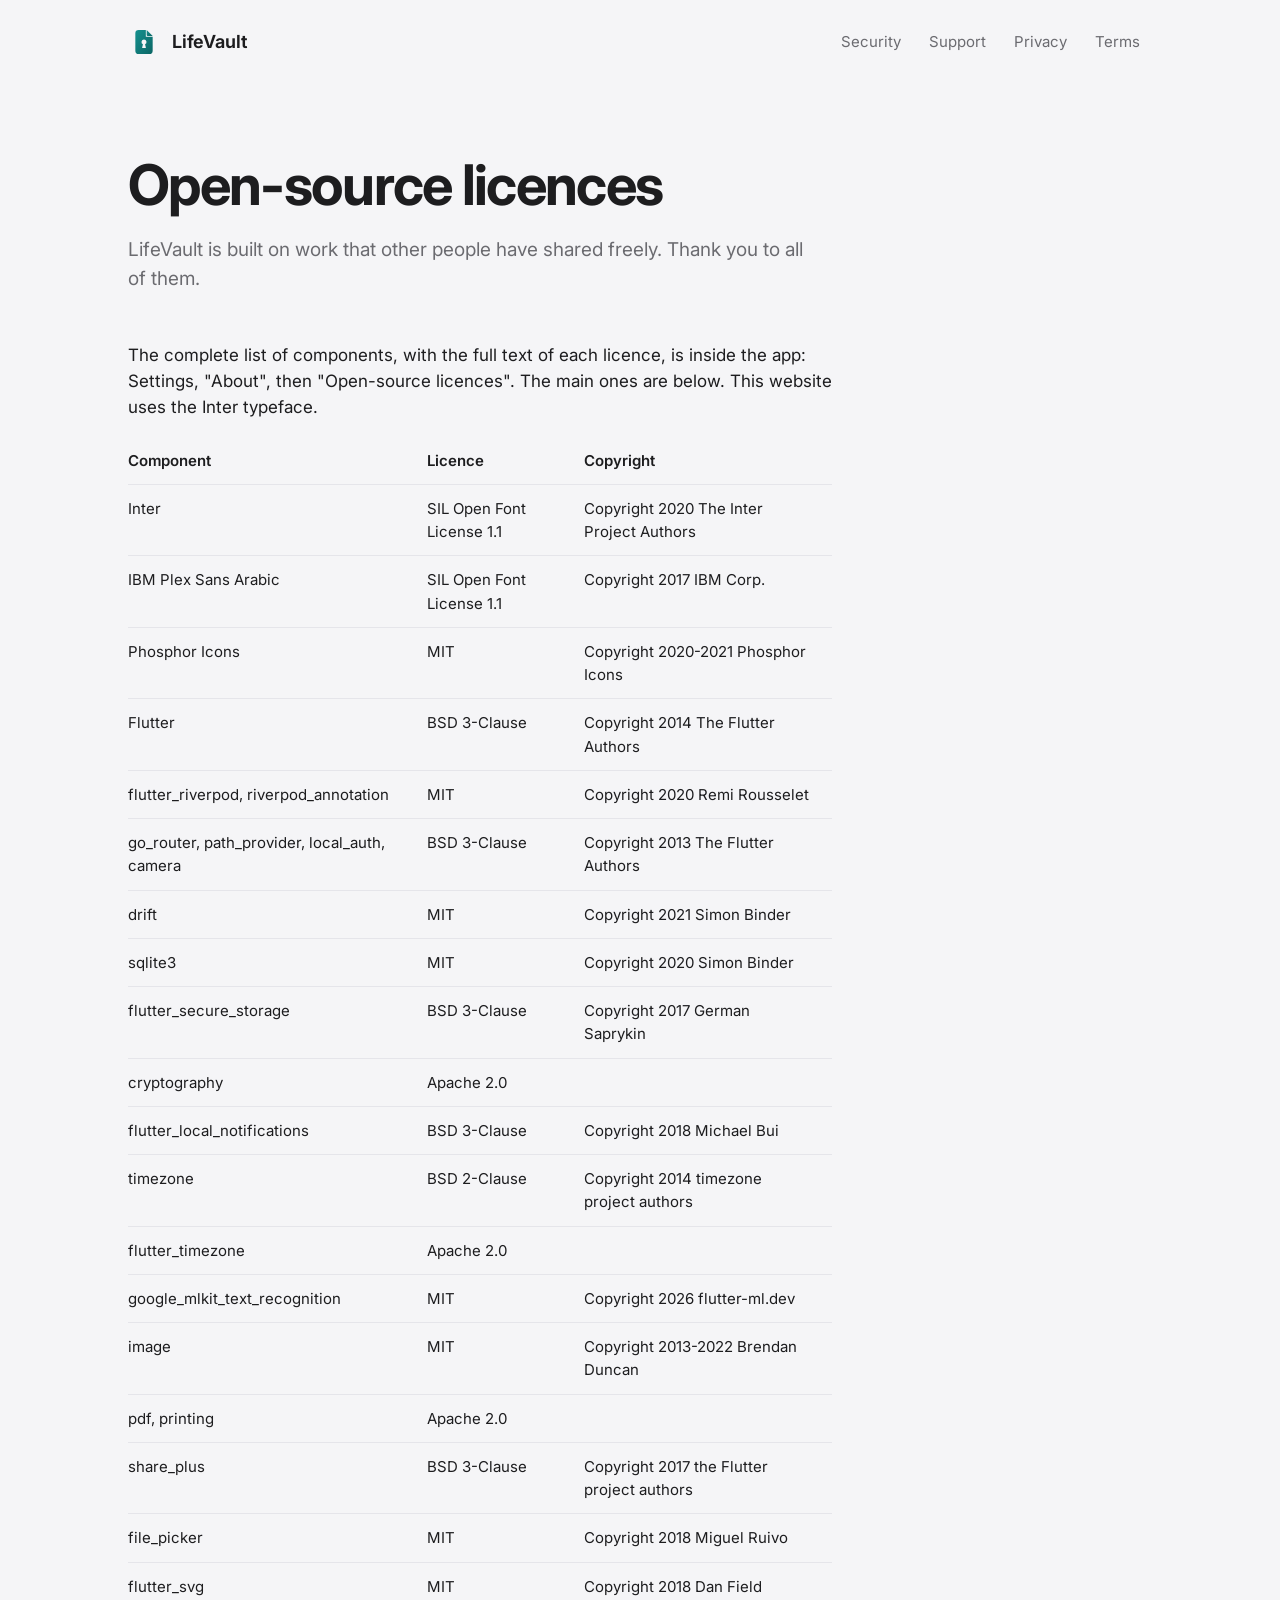
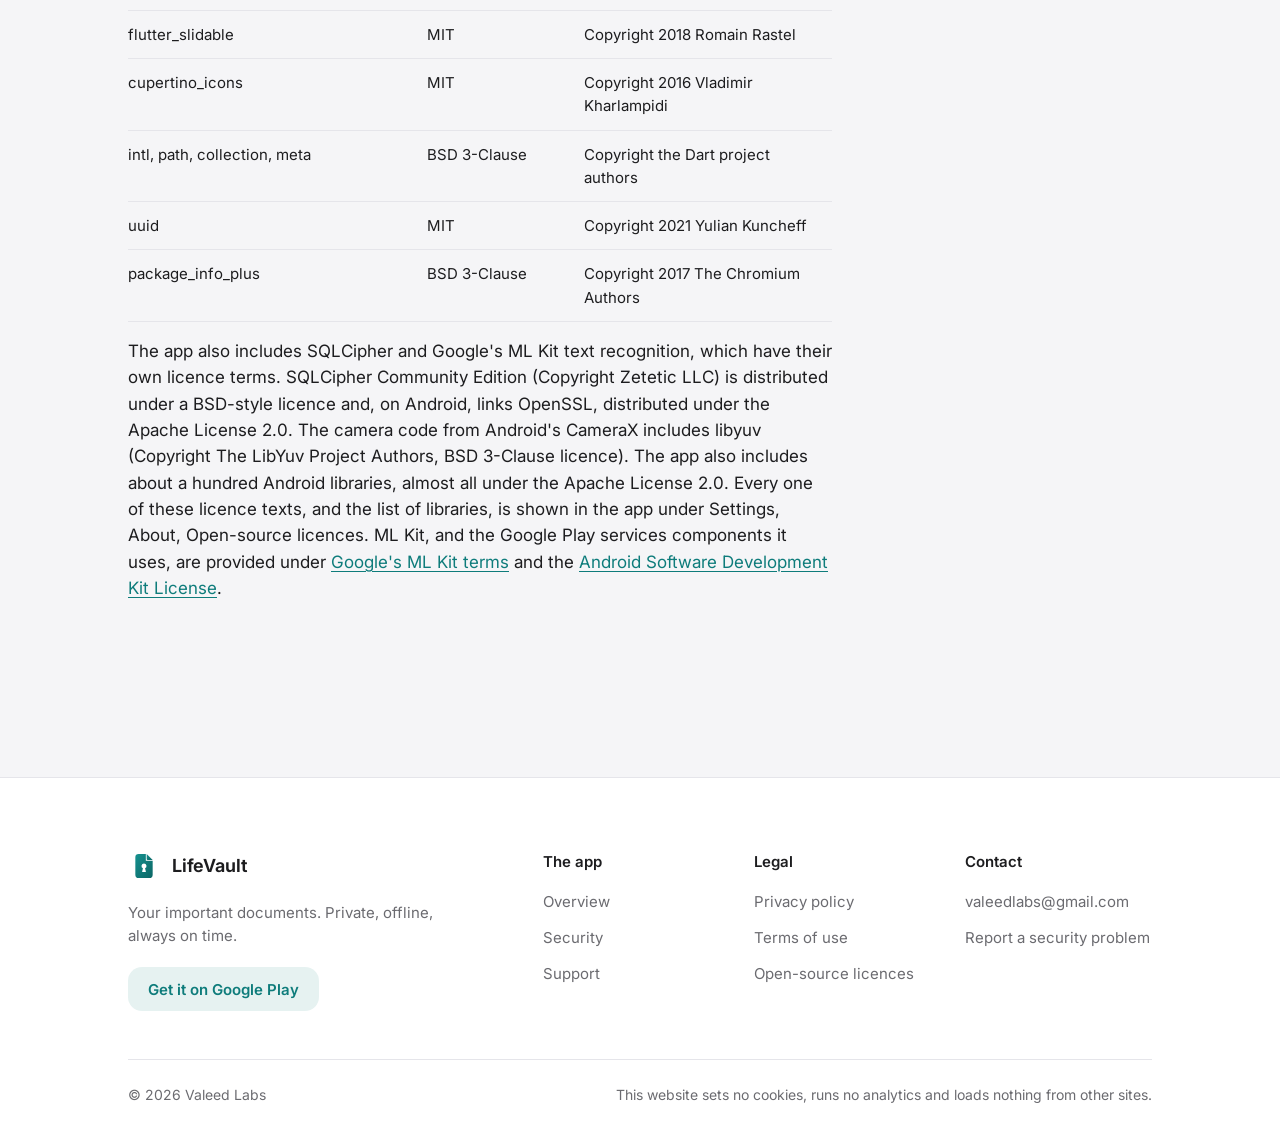
==== licences.html @ fe6b5f8f "Publish from lifevault 48191fb" ====
<!doctype html>
<html lang="en-GB">
<head>
<meta charset="utf-8">
<meta name="viewport" content="width=device-width, initial-scale=1">
<title>Open-source licences | LifeVault</title>
<meta name="description" content="The open-source components LifeVault is built with, and their licences.">
<meta name="referrer" content="no-referrer">
<link rel="icon" href="assets/img/logo-mark.svg" type="image/svg+xml">
<link rel="stylesheet" href="assets/css/site.css">
</head>
<body>
<a class="skip" href="#main">Skip to content</a>

<!-- site-header:start -->
<header class="site-header">
  <div class="wrap">
    <a class="brand" href="index.html"><img src="assets/img/logo-mark.svg" alt="" width="32" height="32">LifeVault</a>
    <nav class="site-nav" aria-label="Main">
      <ul>
        <li><a href="security.html">Security</a></li>
        <li><a href="support.html">Support</a></li>
        <li><a href="privacy.html">Privacy</a></li>
        <li><a href="terms.html">Terms</a></li>
      </ul>
    </nav>
  </div>
</header>
<!-- site-header:end -->

<main id="main" class="page">
<div class="wrap">
<h1>Open-source licences</h1>
<p class="standfirst">LifeVault is built on work that other people have shared freely. Thank you to all of them.</p>

<div class="prose">
<p>The complete list of components, with the full text of each licence, is inside the app: Settings, "About", then "Open-source licences". The main ones are below. This website uses the Inter typeface.</p>

<div class="table-scroll">
<table>
  <thead><tr><th scope="col">Component</th><th scope="col">Licence</th><th scope="col">Copyright</th></tr></thead>
  <tbody>
    <tr><td>Inter</td><td>SIL Open Font License 1.1</td><td>Copyright 2020 The Inter Project Authors</td></tr>
    <tr><td>IBM Plex Sans Arabic</td><td>SIL Open Font License 1.1</td><td>Copyright 2017 IBM Corp.</td></tr>
    <tr><td>Phosphor Icons</td><td>MIT</td><td>Copyright 2020-2021 Phosphor Icons</td></tr>
    <tr><td>Flutter</td><td>BSD 3-Clause</td><td>Copyright 2014 The Flutter Authors</td></tr>
    <tr><td>flutter_riverpod, riverpod_annotation</td><td>MIT</td><td>Copyright 2020 Remi Rousselet</td></tr>
    <tr><td>go_router, path_provider, local_auth, camera</td><td>BSD 3-Clause</td><td>Copyright 2013 The Flutter Authors</td></tr>
    <tr><td>drift</td><td>MIT</td><td>Copyright 2021 Simon Binder</td></tr>
    <tr><td>sqlite3</td><td>MIT</td><td>Copyright 2020 Simon Binder</td></tr>
    <tr><td>flutter_secure_storage</td><td>BSD 3-Clause</td><td>Copyright 2017 German Saprykin</td></tr>
    <tr><td>cryptography</td><td>Apache 2.0</td><td></td></tr>
    <tr><td>flutter_local_notifications</td><td>BSD 3-Clause</td><td>Copyright 2018 Michael Bui</td></tr>
    <tr><td>timezone</td><td>BSD 2-Clause</td><td>Copyright 2014 timezone project authors</td></tr>
    <tr><td>flutter_timezone</td><td>Apache 2.0</td><td></td></tr>
    <tr><td>google_mlkit_text_recognition</td><td>MIT</td><td>Copyright 2026 flutter-ml.dev</td></tr>
    <tr><td>image</td><td>MIT</td><td>Copyright 2013-2022 Brendan Duncan</td></tr>
    <tr><td>pdf, printing</td><td>Apache 2.0</td><td></td></tr>
    <tr><td>share_plus</td><td>BSD 3-Clause</td><td>Copyright 2017 the Flutter project authors</td></tr>
    <tr><td>file_picker</td><td>MIT</td><td>Copyright 2018 Miguel Ruivo</td></tr>
    <tr><td>flutter_svg</td><td>MIT</td><td>Copyright 2018 Dan Field</td></tr>
    <tr><td>flutter_slidable</td><td>MIT</td><td>Copyright 2018 Romain Rastel</td></tr>
    <tr><td>cupertino_icons</td><td>MIT</td><td>Copyright 2016 Vladimir Kharlampidi</td></tr>
    <tr><td>intl, path, collection, meta</td><td>BSD 3-Clause</td><td>Copyright the Dart project authors</td></tr>
    <tr><td>uuid</td><td>MIT</td><td>Copyright 2021 Yulian Kuncheff</td></tr>
    <tr><td>package_info_plus</td><td>BSD 3-Clause</td><td>Copyright 2017 The Chromium Authors</td></tr>
  </tbody>
</table>
</div>

<p>The app also includes SQLCipher and Google's ML Kit text recognition, which have their own licence terms. SQLCipher Community Edition (Copyright Zetetic LLC) is distributed under a BSD-style licence and, on Android, links OpenSSL, distributed under the Apache License 2.0. The camera code from Android's CameraX includes libyuv (Copyright The LibYuv Project Authors, BSD 3-Clause licence). The app also includes about a hundred Android libraries, almost all under the Apache License 2.0. Every one of these licence texts, and the list of libraries, is shown in the app under Settings, About, Open-source licences. ML Kit, and the Google Play services components it uses, are provided under <a href="https://developers.google.com/ml-kit/terms">Google's ML Kit terms</a> and the <a href="https://developer.android.com/studio/terms">Android Software Development Kit License</a>.</p>
</div>
</div>
</main>

<!-- site-footer:start -->
<footer class="site-footer">
  <div class="wrap">
    <div class="footer-top">
      <div class="footer-brand">
        <a class="brand" href="index.html"><img src="assets/img/logo-mark.svg" alt="" width="32" height="32">LifeVault</a>
        <p>Your important documents. Private, offline, always on time.</p>
        <a class="footer-cta" href="https://play.google.com/store/apps/details?id=com.valeedlabs.lifevault">Get it on Google Play</a>
      </div>
      <nav class="footer-links" aria-label="Footer">
        <div>
          <h2>The app</h2>
          <ul>
            <li><a href="index.html">Overview</a></li>
            <li><a href="security.html">Security</a></li>
            <li><a href="support.html">Support</a></li>
          </ul>
        </div>
        <div>
          <h2>Legal</h2>
          <ul>
            <li><a href="privacy.html">Privacy policy</a></li>
            <li><a href="terms.html">Terms of use</a></li>
            <li><a href="licences.html">Open-source licences</a></li>
          </ul>
        </div>
        <div>
          <h2>Contact</h2>
          <ul>
            <li><a href="mailto:valeedlabs@gmail.com">valeedlabs@gmail.com</a></li>
            <li><a href="security.html#report">Report a security problem</a></li>
          </ul>
        </div>
      </nav>
    </div>
    <div class="footer-bottom">
      <p>&copy; 2026 Valeed Labs</p>
      <p>This website sets no cookies, runs no analytics and loads nothing from other sites.</p>
    </div>
  </div>
</footer>
<!-- site-footer:end -->
</body>
</html>
---- assets/css/site.css ----
/*
  LifeVault website. One stylesheet, no dependencies, no external requests.
  Tokens mirror the app's design system (lib/app/design/tokens); change them
  there first, then here.
*/

@font-face {
  font-family: "Inter";
  src: url("../fonts/Inter-Variable.latin.woff2") format("woff2");
  font-weight: 100 900;
  font-style: normal;
  font-display: swap;
}

:root {
  color-scheme: light dark;

  --bg: #f5f5f7;
  --surface: #ffffff;
  --text: #1d1d1f;
  --text-2: #6b6b70;
  --separator: #e5e5ea;
  --fill: #ebebf0;
  --accent: #0e7c7b;
  --accent-soft: rgb(14 124 123 / 0.1);
  --on-accent: #ffffff;
  --due: #f5a524;
  --due-text: #8a5a00;
  --due-soft: rgb(245 165 36 / 0.12);
  --safe: #30a46c;
  --safe-text: #1f7a4d;
  --safe-soft: rgb(48 164 108 / 0.12);
  --no: #b3261e;
  --shadow: 0 1px 2px rgb(0 0 0 / 0.03), 0 12px 32px rgb(0 0 0 / 0.06);

  --s4: 4px;
  --s8: 8px;
  --s12: 12px;
  --s16: 16px;
  --s20: 20px;
  --s24: 24px;
  --s32: 32px;
  --s48: 48px;
  --s72: 72px;
  --s112: clamp(72px, 11vw, 128px);

  --r-card: 20px;
  --r-section: 14px;
  --r-tile: 12px;
  --gutter: clamp(20px, 5vw, 48px);
  --measure: 64ch;
}

@media (prefers-color-scheme: dark) {
  :root {
    --bg: #000000;
    --surface: #1c1c1e;
    --text: #f5f5f7;
    --text-2: #98989f;
    --separator: #38383a;
    --fill: #2c2c2e;
    --accent: #2bb3b1;
    --accent-soft: rgb(43 179 177 / 0.16);
    --on-accent: #00201f;
    --due: #ffb224;
    --due-text: #ffb224;
    --due-soft: rgb(255 178 36 / 0.18);
    --safe: #3dd68c;
    --safe-text: #3dd68c;
    --safe-soft: rgb(61 214 140 / 0.18);
    --no: #ff6369;
    --shadow: none;
  }
}

*,
*::before,
*::after {
  box-sizing: border-box;
}

html {
  -webkit-text-size-adjust: 100%;
  text-size-adjust: 100%;
  scroll-behavior: smooth;
}

body {
  margin: 0;
  min-height: 100vh;
  display: flex;
  flex-direction: column;
  background: var(--bg);
  color: var(--text);
  font-family: "Inter", system-ui, -apple-system, "Segoe UI", Roboto, sans-serif;
  font-size: 1.0625rem;
  line-height: 1.55;
  font-optical-sizing: auto;
  -webkit-font-smoothing: antialiased;
  text-rendering: optimizeLegibility;
}

h1,
h2,
h3,
p,
ul,
ol,
dl,
dd,
figure {
  margin: 0;
}

ul,
ol {
  padding: 0;
}

a {
  color: var(--accent);
  text-decoration-thickness: 1px;
  text-underline-offset: 0.18em;
}

a:hover {
  text-decoration-thickness: 2px;
}

:focus-visible {
  outline: 2px solid var(--accent);
  outline-offset: 3px;
  border-radius: 6px;
}

.wrap {
  max-width: 1120px;
  margin-inline: auto;
  padding-inline: var(--gutter);
}

.skip {
  position: absolute;
  inset-inline-start: var(--s16);
  top: -100px;
  background: var(--surface);
  color: var(--text);
  padding: var(--s12) var(--s16);
  border-radius: var(--r-tile);
  z-index: 10;
}

.skip:focus {
  top: var(--s16);
}

/* ---------- Header ---------- */

.site-header {
  padding-block: var(--s20);
}

.site-header .wrap {
  display: flex;
  align-items: center;
  justify-content: space-between;
  gap: var(--s16);
  flex-wrap: wrap;
}

.brand {
  display: inline-flex;
  align-items: center;
  gap: var(--s12);
  color: var(--text);
  text-decoration: none;
  font-weight: 650;
  font-size: 1.125rem;
  letter-spacing: -0.01em;
  min-height: 44px;
}

.brand img {
  width: 32px;
  height: 32px;
}

.site-nav ul {
  display: flex;
  gap: var(--s4);
  list-style: none;
  flex-wrap: wrap;
}

.site-nav a {
  display: inline-flex;
  align-items: center;
  min-height: 44px;
  padding-inline: var(--s12);
  color: var(--text-2);
  text-decoration: none;
  font-size: 0.9375rem;
  border-radius: 10px;
}

.site-nav a:hover,
.site-nav a[aria-current="page"] {
  color: var(--text);
}

.site-nav a[aria-current="page"] {
  background: var(--fill);
}

/* ---------- Hero ---------- */

.hero {
  padding-block: clamp(40px, 7vw, 96px) var(--s112);
}

.hero .wrap {
  display: grid;
  gap: var(--s48);
  align-items: center;
}

@media (min-width: 900px) {
  .hero .wrap {
    grid-template-columns: minmax(0, 1.15fr) minmax(0, 0.85fr);
    gap: var(--s72);
  }
}

.hero h1 {
  font-size: clamp(2.5rem, 6.2vw, 4.75rem);
  line-height: 1.02;
  letter-spacing: -0.035em;
  font-weight: 700;
  text-wrap: balance;
}

.hero .lede {
  margin-top: var(--s24);
  max-width: 34em;
  font-size: clamp(1.125rem, 1.6vw, 1.3125rem);
  line-height: 1.45;
  color: var(--text-2);
}

.cta-row {
  margin-top: var(--s32);
  display: flex;
  align-items: center;
  gap: var(--s20);
  flex-wrap: wrap;
}

.button {
  display: inline-flex;
  align-items: center;
  justify-content: center;
  min-height: 52px;
  padding-inline: var(--s24);
  background: var(--accent);
  color: var(--on-accent);
  border-radius: var(--r-section);
  font-weight: 600;
  text-decoration: none;
  transition: transform 150ms cubic-bezier(0.33, 1, 0.68, 1);
}

.button:hover {
  text-decoration: none;
}

.button:active {
  transform: scale(0.97);
}

.cta-note {
  color: var(--text-2);
  font-size: 0.9375rem;
}

/* ---------- Sample vault (hero) ---------- */

.vault {
  display: grid;
  gap: var(--s12);
}

.vault figcaption {
  margin-top: var(--s4);
  padding-inline: var(--s8);
  color: var(--text-2);
  font-size: 0.8125rem;
}

.doc {
  display: grid;
  grid-template-columns: auto minmax(0, 1fr) auto;
  align-items: center;
  gap: var(--s16);
  padding: var(--s16) var(--s20);
  background: var(--surface);
  border-radius: var(--r-card);
  box-shadow: var(--shadow);
}

@media (min-width: 900px) {
  .doc:nth-of-type(2) {
    margin-inline-start: var(--s32);
  }

  .doc:nth-of-type(3) {
    margin-inline-start: calc(var(--s32) * 2);
  }
}

.doc-tile {
  width: 52px;
  height: 52px;
  display: grid;
  place-items: center;
  border-radius: var(--r-tile);
  background: var(--accent-soft);
  color: var(--accent);
}

.doc-tile svg {
  width: 26px;
  height: 26px;
}

.doc-title {
  font-weight: 600;
  letter-spacing: -0.01em;
}

.doc-person {
  color: var(--text-2);
  font-size: 0.9375rem;
}

.pill {
  display: inline-block;
  margin-top: var(--s8);
  padding: 2px 10px;
  border-radius: 999px;
  font-size: 0.8125rem;
  font-weight: 600;
  font-variant-numeric: tabular-nums;
}

.is-due .pill {
  background: var(--due-soft);
  color: var(--due-text);
}

.is-upcoming .pill {
  background: var(--accent-soft);
  color: var(--accent);
}

.is-safe .pill {
  background: var(--safe-soft);
  color: var(--safe-text);
}

.ring {
  width: 52px;
  height: 52px;
  transform: rotate(-90deg);
}

.ring circle {
  fill: none;
  stroke-width: 4;
}

.ring .track {
  stroke: var(--fill);
}

.ring .arc {
  stroke-linecap: round;
  stroke-dasharray: 125.66;
  stroke-dashoffset: calc(125.66 * (1 - var(--p)));
  animation: ring-in 900ms cubic-bezier(0.33, 1, 0.68, 1) 150ms backwards;
}

.is-due .arc {
  stroke: var(--due);
}

.is-upcoming .arc {
  stroke: var(--accent);
}

.is-safe .arc {
  stroke: var(--safe);
}

@keyframes ring-in {
  from {
    stroke-dashoffset: 125.66;
  }
}

/* ---------- Sections ---------- */

.section {
  padding-block: var(--s112);
  border-top: 1px solid var(--separator);
}

.section h2 {
  font-size: clamp(1.75rem, 3.4vw, 2.75rem);
  line-height: 1.08;
  letter-spacing: -0.025em;
  font-weight: 700;
  max-width: 18em;
  text-wrap: balance;
}

.section .intro {
  margin-top: var(--s20);
  max-width: 38em;
  color: var(--text-2);
  font-size: 1.125rem;
}

/* Permission ledger */

.ledger {
  margin-top: var(--s48);
  display: grid;
  gap: var(--s48);
}

@media (min-width: 800px) {
  .ledger {
    grid-template-columns: 1fr 1fr;
    gap: var(--s72);
  }
}

.ledger h3 {
  font-size: 1.0625rem;
  font-weight: 600;
  padding-bottom: var(--s12);
  border-bottom: 1px solid var(--separator);
}

.ledger ul {
  list-style: none;
}

.ledger li {
  display: grid;
  grid-template-columns: 28px minmax(0, 1fr);
  gap: var(--s12);
  padding-block: var(--s16);
  border-bottom: 1px solid var(--separator);
}

.ledger li svg {
  width: 22px;
  height: 22px;
  margin-top: 2px;
}

.ledger .can svg {
  color: var(--accent);
}

.ledger .cannot svg {
  color: var(--no);
}

.ledger strong {
  display: block;
  font-weight: 600;
}

.ledger span {
  color: var(--text-2);
  font-size: 0.9375rem;
}

.ledger-note {
  margin-top: var(--s32);
  max-width: 44em;
  color: var(--text-2);
  font-size: 0.9375rem;
}

/* What it does: plain rows, not cards */

.rows {
  margin-top: var(--s48);
}

.rows > div {
  display: grid;
  gap: var(--s4) var(--s48);
  padding-block: var(--s24);
  border-top: 1px solid var(--separator);
}

@media (min-width: 800px) {
  .rows > div {
    grid-template-columns: minmax(0, 0.42fr) minmax(0, 1fr);
  }
}

.rows dt {
  font-weight: 600;
  font-size: 1.1875rem;
  letter-spacing: -0.01em;
}

.rows dd {
  color: var(--text-2);
  max-width: 40em;
}

/* The hard limit, stated plainly */

.limit {
  background: var(--surface);
  border-radius: var(--r-card);
  padding: clamp(28px, 5vw, 64px);
  box-shadow: var(--shadow);
}

.limit h2 {
  max-width: 14em;
}

.limit p {
  margin-top: var(--s20);
  max-width: 36em;
  font-size: 1.1875rem;
  color: var(--text-2);
}

.closing {
  text-align: start;
}

.closing .cta-row {
  margin-top: var(--s32);
}

/* ---------- Document pages (legal, security, support) ---------- */

.page {
  padding-block: clamp(32px, 6vw, 72px) var(--s112);
}

.page h1 {
  font-size: clamp(2.25rem, 5vw, 3.5rem);
  line-height: 1.05;
  letter-spacing: -0.03em;
  font-weight: 700;
  max-width: 16em;
  text-wrap: balance;
}

.page .standfirst {
  margin-top: var(--s20);
  max-width: 36em;
  font-size: 1.1875rem;
  color: var(--text-2);
}

.page .meta {
  margin-top: var(--s16);
  color: var(--text-2);
  font-size: 0.9375rem;
}

.prose {
  margin-top: var(--s48);
  max-width: var(--measure);
}

.prose h2 {
  margin-top: var(--s48);
  padding-top: var(--s24);
  border-top: 1px solid var(--separator);
  font-size: 1.4375rem;
  line-height: 1.2;
  letter-spacing: -0.015em;
  font-weight: 650;
  scroll-margin-top: var(--s24);
}

.prose h3 {
  margin-top: var(--s32);
  font-size: 1.0625rem;
  font-weight: 600;
}

.prose p,
.prose ul,
.prose ol {
  margin-top: var(--s16);
}

.prose ul,
.prose ol {
  padding-inline-start: 1.25em;
}

.prose li + li {
  margin-top: var(--s8);
}

.prose strong {
  font-weight: 600;
}

.summary {
  margin-top: var(--s32);
  padding: var(--s24);
  background: var(--surface);
  border-radius: var(--r-card);
  box-shadow: var(--shadow);
  max-width: var(--measure);
}

.summary h2 {
  margin: 0;
  padding: 0;
  border: 0;
  font-size: 1.0625rem;
  font-weight: 600;
}

.summary ul {
  margin-top: var(--s12);
  padding-inline-start: 1.25em;
}

.summary li + li {
  margin-top: var(--s8);
}

.table-scroll {
  margin-top: var(--s16);
  overflow-x: auto;
}

table {
  width: 100%;
  border-collapse: collapse;
  font-size: 0.9375rem;
}

th,
td {
  text-align: start;
  vertical-align: top;
  padding: var(--s12) var(--s16) var(--s12) 0;
  border-bottom: 1px solid var(--separator);
}

th {
  font-weight: 600;
}

/*
  Unfinished facts. The owner must replace every one of these before the site
  is published; website/tool/check.py fails while any remain.
*/
.client {
  background: #ffe9a8;
  color: #4a3200;
  padding: 1px 6px;
  border-radius: 6px;
  font-weight: 600;
  font-size: 0.9em;
}

.draft-banner {
  background: #ffe9a8;
  color: #4a3200;
  padding: var(--s12) 0;
  font-size: 0.9375rem;
  font-weight: 600;
}

/* ---------- Footer ---------- */

/* The footer sits at the bottom of the window on short pages. */
main {
  flex: 1 0 auto;
}

.site-footer {
  margin-top: var(--s48);
  background: var(--surface);
  border-top: 1px solid var(--separator);
  color: var(--text-2);
  font-size: 0.9375rem;
}

.footer-top {
  display: grid;
  gap: var(--s48);
  padding-block: var(--s72) var(--s48);
}

@media (min-width: 860px) {
  .footer-top {
    grid-template-columns: minmax(0, 0.9fr) minmax(0, 1.6fr);
    gap: var(--s72);
  }
}

.footer-brand p {
  margin-top: var(--s12);
  max-width: 22em;
}

.footer-brand .brand {
  min-height: 0;
}

.footer-cta {
  display: inline-flex;
  align-items: center;
  min-height: 44px;
  margin-top: var(--s20);
  padding-inline: var(--s20);
  border-radius: var(--r-section);
  background: var(--accent-soft);
  color: var(--accent);
  font-weight: 600;
  text-decoration: none;
}

.footer-cta:hover {
  text-decoration: underline;
}

.footer-links {
  display: grid;
  grid-template-columns: repeat(auto-fit, minmax(150px, 1fr));
  gap: var(--s32) var(--s24);
}

.footer-links h2 {
  margin: 0 0 var(--s12);
  font-size: 0.9375rem;
  font-weight: 600;
  color: var(--text);
}

.footer-links ul {
  list-style: none;
  display: grid;
  gap: var(--s4);
}

.footer-links a {
  display: inline-flex;
  align-items: center;
  min-height: 32px;
  color: var(--text-2);
  text-decoration: none;
}

.footer-links a:hover {
  color: var(--text);
  text-decoration: underline;
}

.footer-links li > .client {
  display: inline-block;
  margin-block: 6px;
}

@media (pointer: coarse) {
  .footer-links a {
    min-height: 44px;
  }
}

.footer-bottom {
  display: flex;
  flex-wrap: wrap;
  justify-content: space-between;
  gap: var(--s8) var(--s24);
  padding-block: var(--s24) var(--s32);
  border-top: 1px solid var(--separator);
  font-size: 0.875rem;
}

@media (prefers-reduced-motion: reduce) {
  html {
    scroll-behavior: auto;
  }

  .ring .arc {
    animation: none;
  }

  .button {
    transition: none;
  }
}

@media print {
  .site-header nav,
  .site-footer,
  .draft-banner {
    display: none;
  }

  body {
    background: #fff;
    color: #000;
  }
}
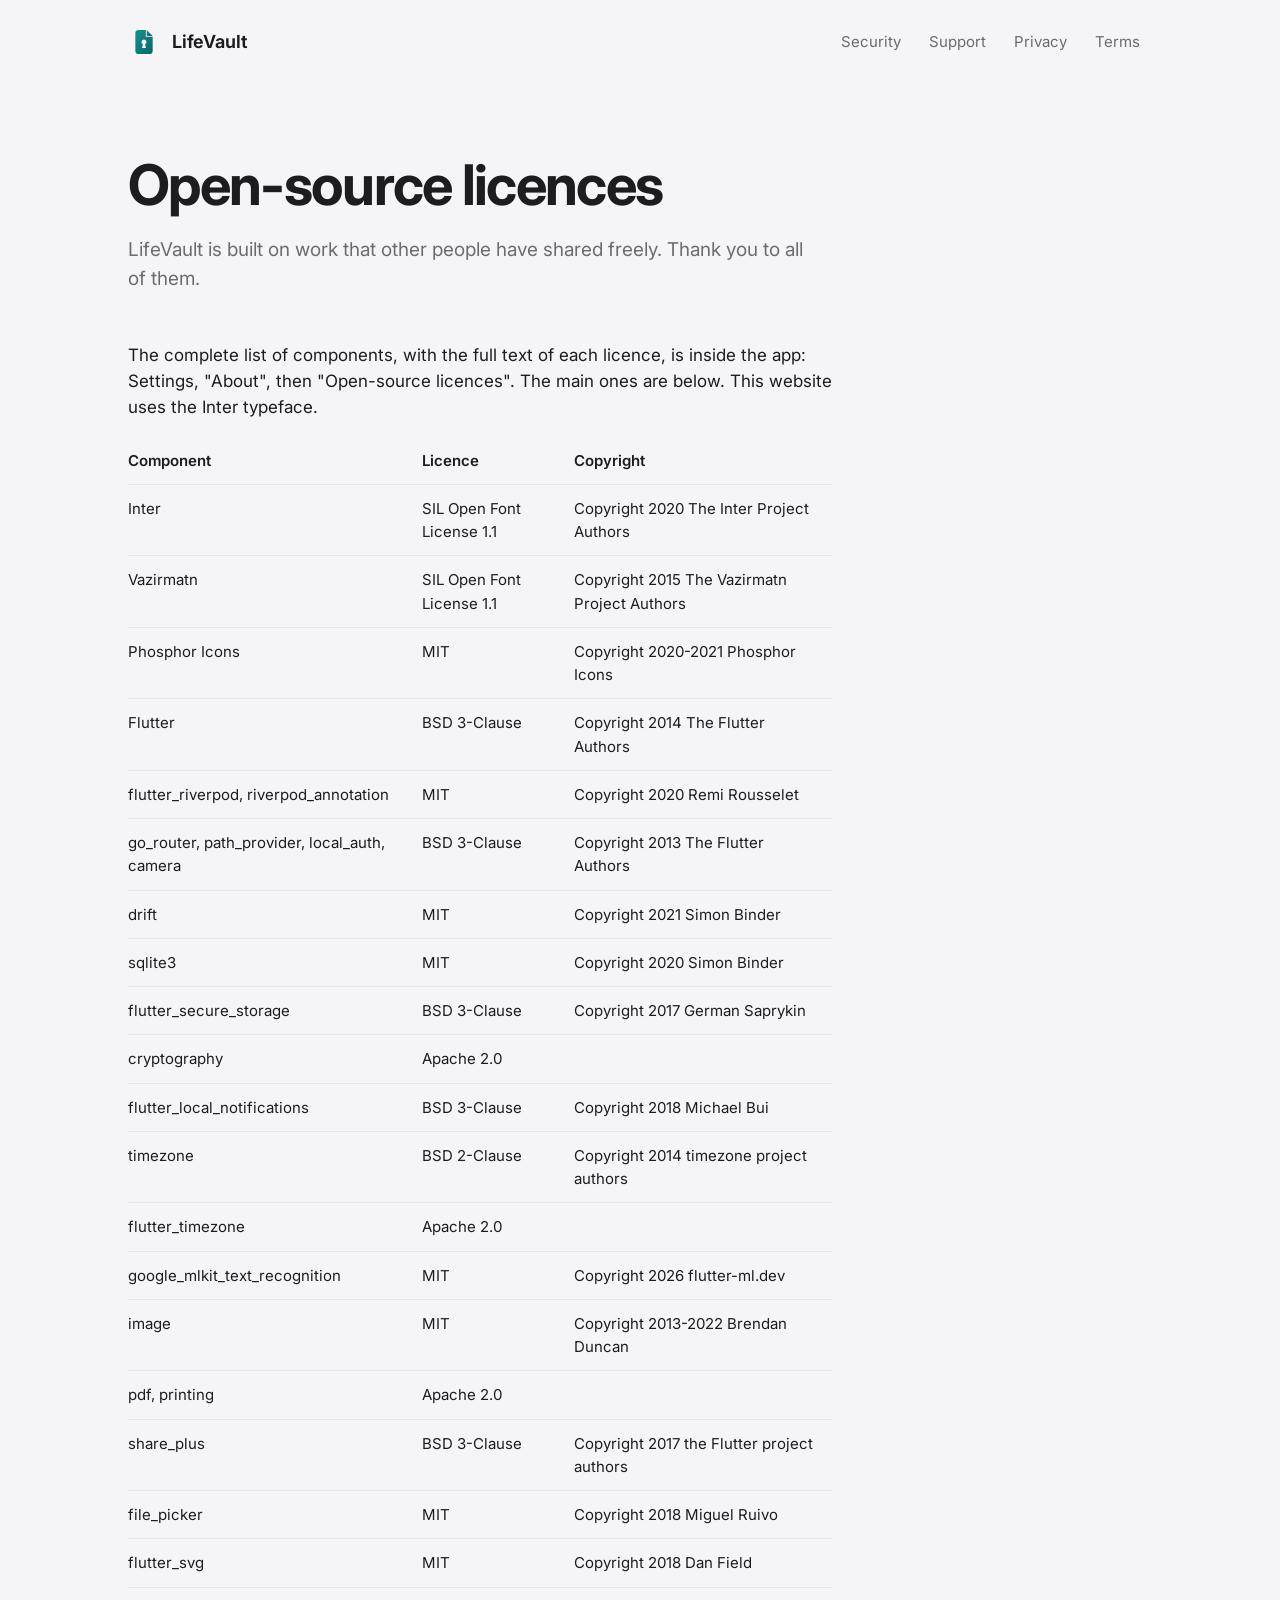
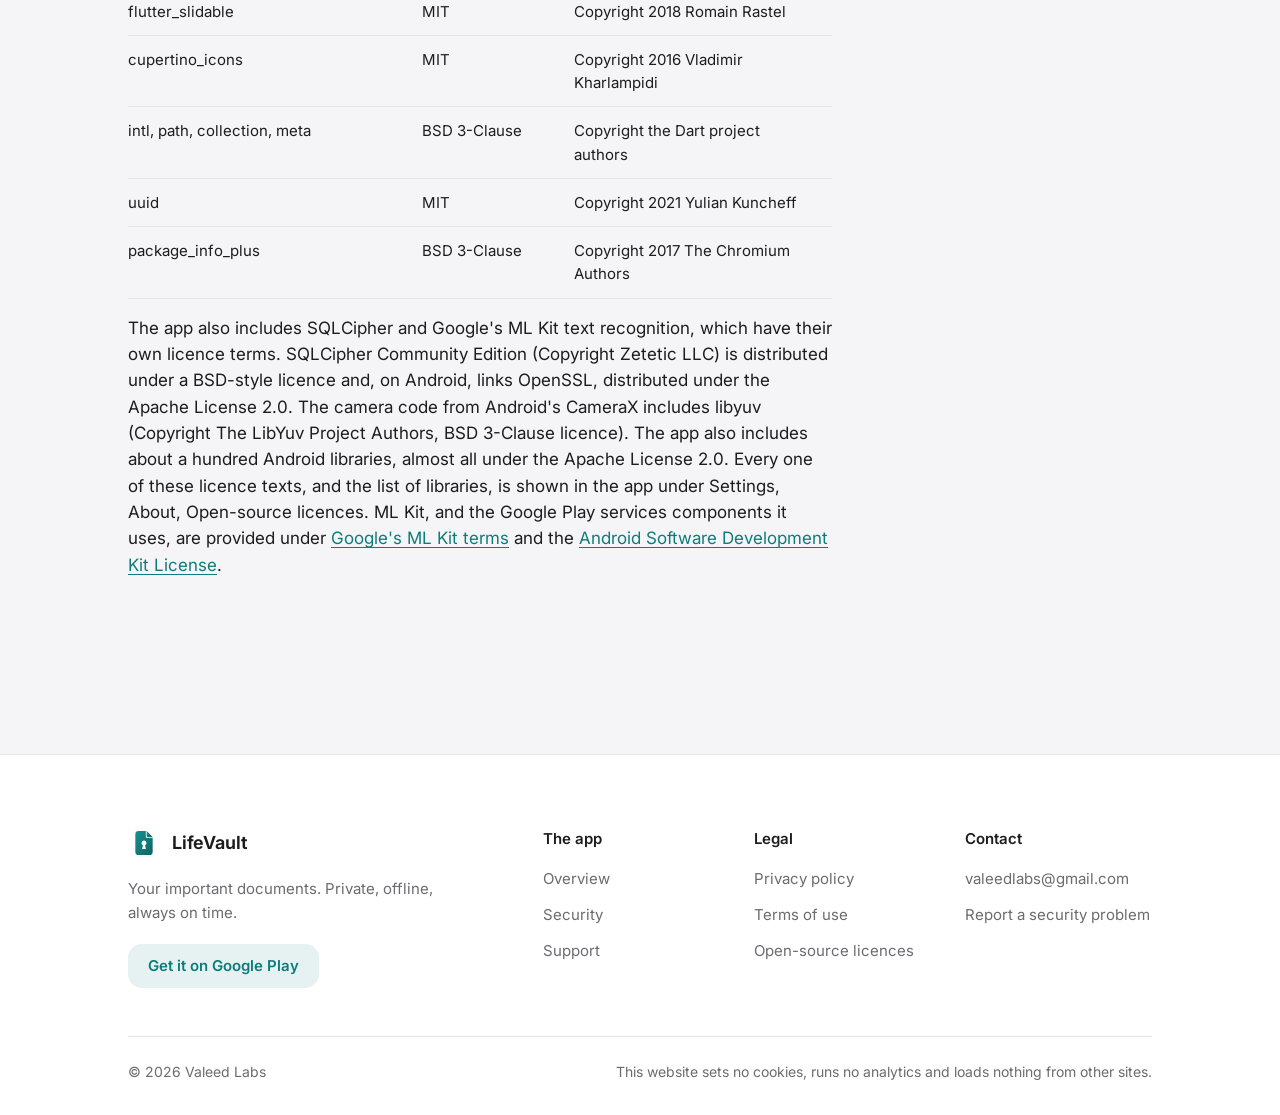
==== commit b2c28de3: "Publish from lifevault abc6c7b" ====
--- a/licences.html
+++ b/licences.html
@@ -41,7 +41,7 @@
   <thead><tr><th scope="col">Component</th><th scope="col">Licence</th><th scope="col">Copyright</th></tr></thead>
   <tbody>
     <tr><td>Inter</td><td>SIL Open Font License 1.1</td><td>Copyright 2020 The Inter Project Authors</td></tr>
-    <tr><td>IBM Plex Sans Arabic</td><td>SIL Open Font License 1.1</td><td>Copyright 2017 IBM Corp.</td></tr>
+    <tr><td>Vazirmatn</td><td>SIL Open Font License 1.1</td><td>Copyright 2015 The Vazirmatn Project Authors</td></tr>
     <tr><td>Phosphor Icons</td><td>MIT</td><td>Copyright 2020-2021 Phosphor Icons</td></tr>
     <tr><td>Flutter</td><td>BSD 3-Clause</td><td>Copyright 2014 The Flutter Authors</td></tr>
     <tr><td>flutter_riverpod, riverpod_annotation</td><td>MIT</td><td>Copyright 2020 Remi Rousselet</td></tr>
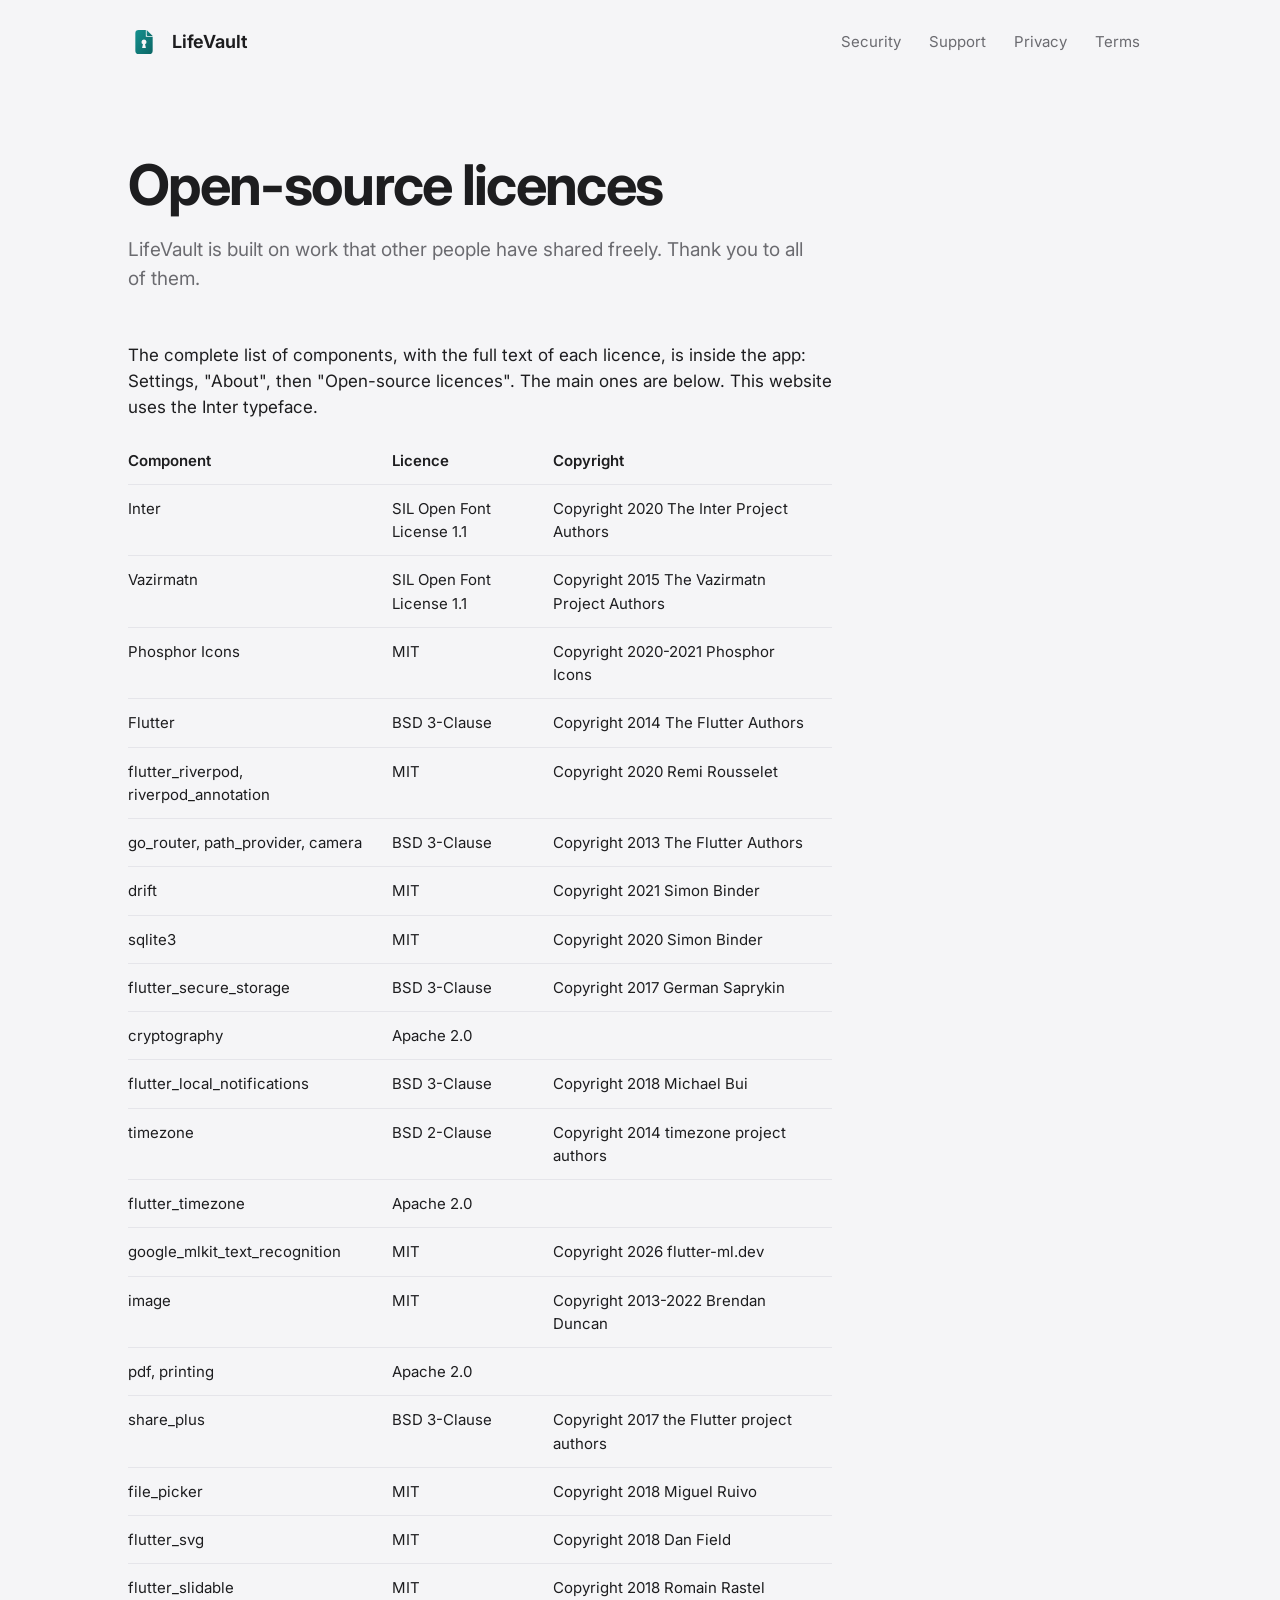
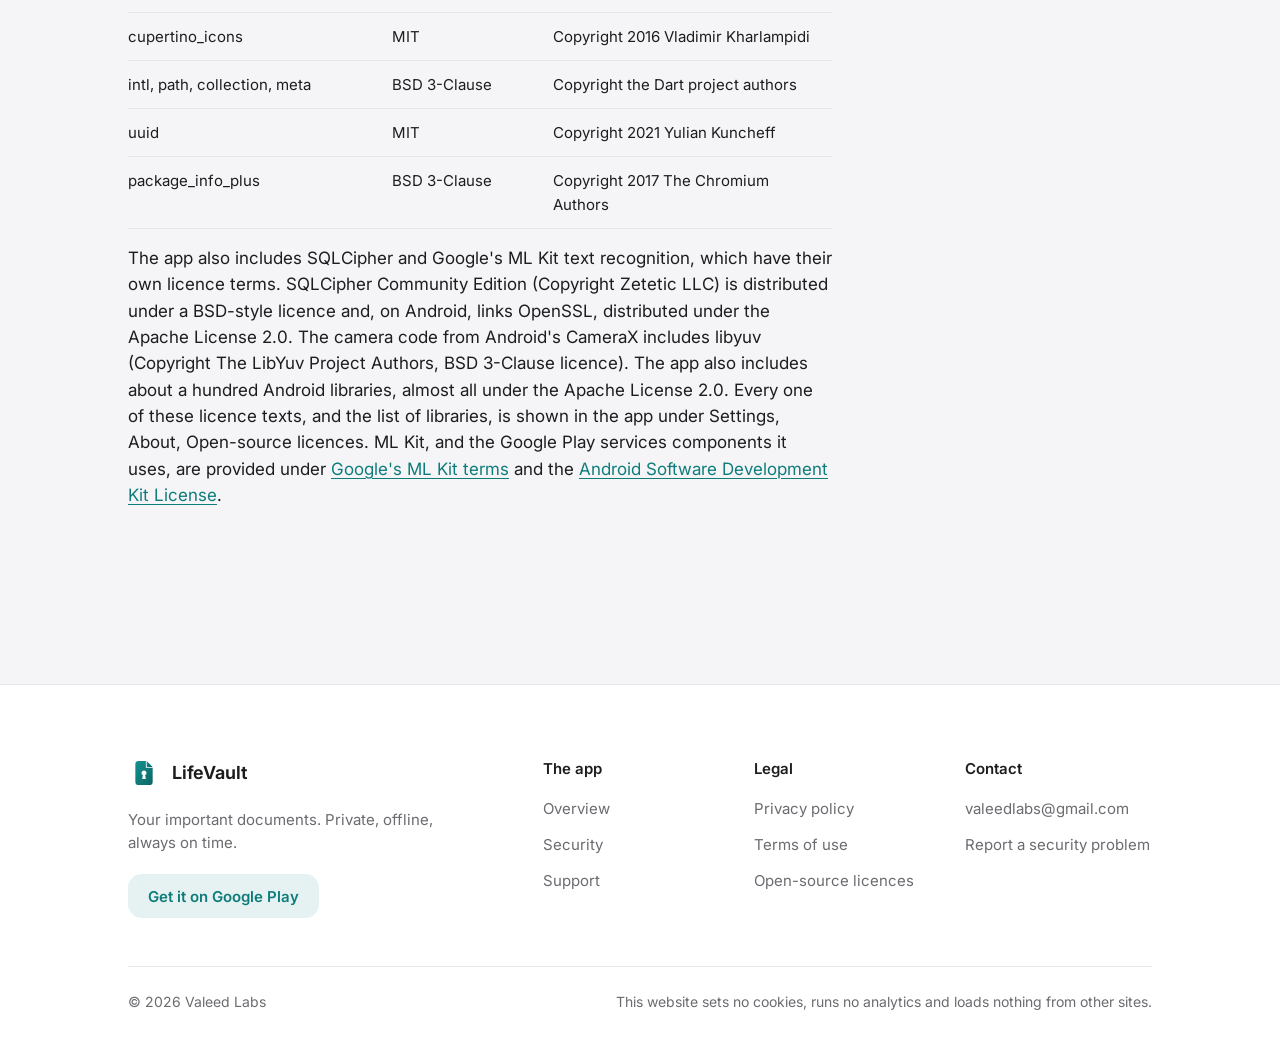
==== commit 31f7067e: "Publish from lifevault ac043cf" ====
--- a/licences.html
+++ b/licences.html
@@ -45,7 +45,7 @@
     <tr><td>Phosphor Icons</td><td>MIT</td><td>Copyright 2020-2021 Phosphor Icons</td></tr>
     <tr><td>Flutter</td><td>BSD 3-Clause</td><td>Copyright 2014 The Flutter Authors</td></tr>
     <tr><td>flutter_riverpod, riverpod_annotation</td><td>MIT</td><td>Copyright 2020 Remi Rousselet</td></tr>
-    <tr><td>go_router, path_provider, local_auth, camera</td><td>BSD 3-Clause</td><td>Copyright 2013 The Flutter Authors</td></tr>
+    <tr><td>go_router, path_provider, camera</td><td>BSD 3-Clause</td><td>Copyright 2013 The Flutter Authors</td></tr>
     <tr><td>drift</td><td>MIT</td><td>Copyright 2021 Simon Binder</td></tr>
     <tr><td>sqlite3</td><td>MIT</td><td>Copyright 2020 Simon Binder</td></tr>
     <tr><td>flutter_secure_storage</td><td>BSD 3-Clause</td><td>Copyright 2017 German Saprykin</td></tr>
